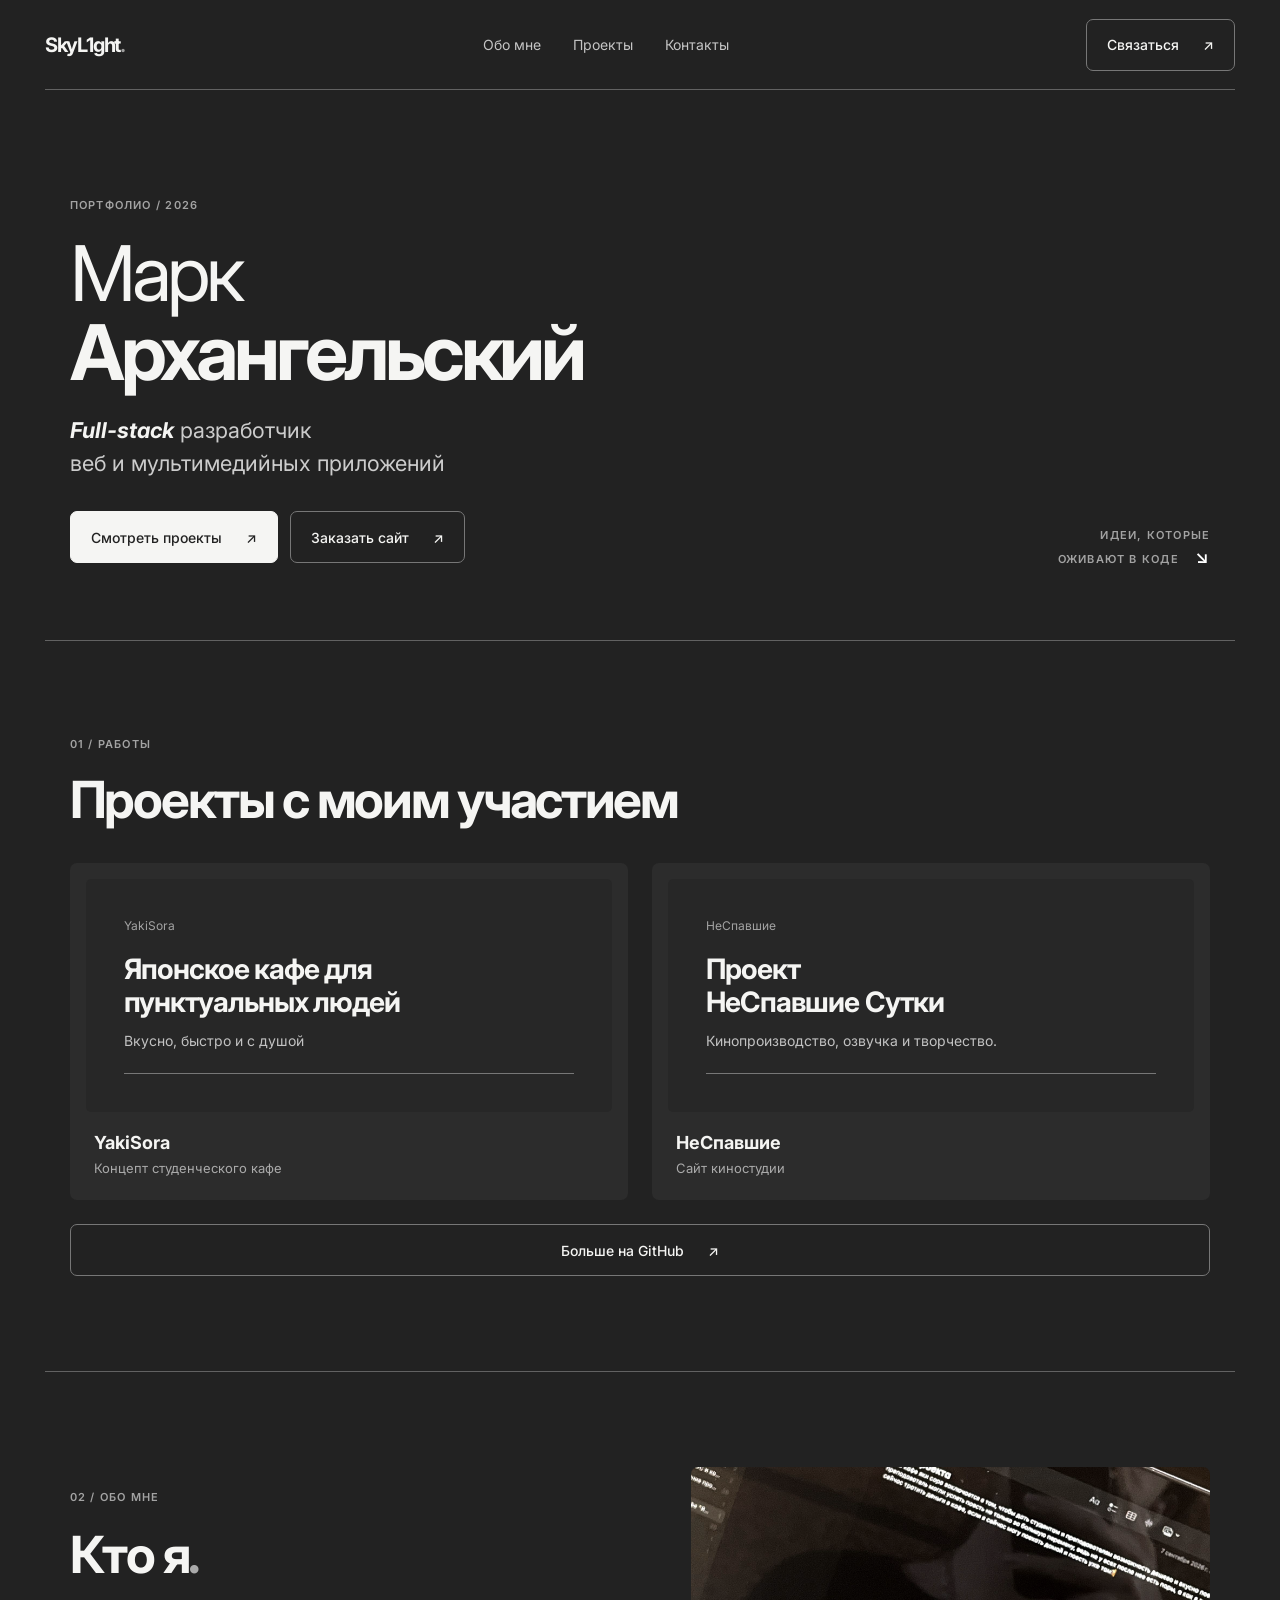
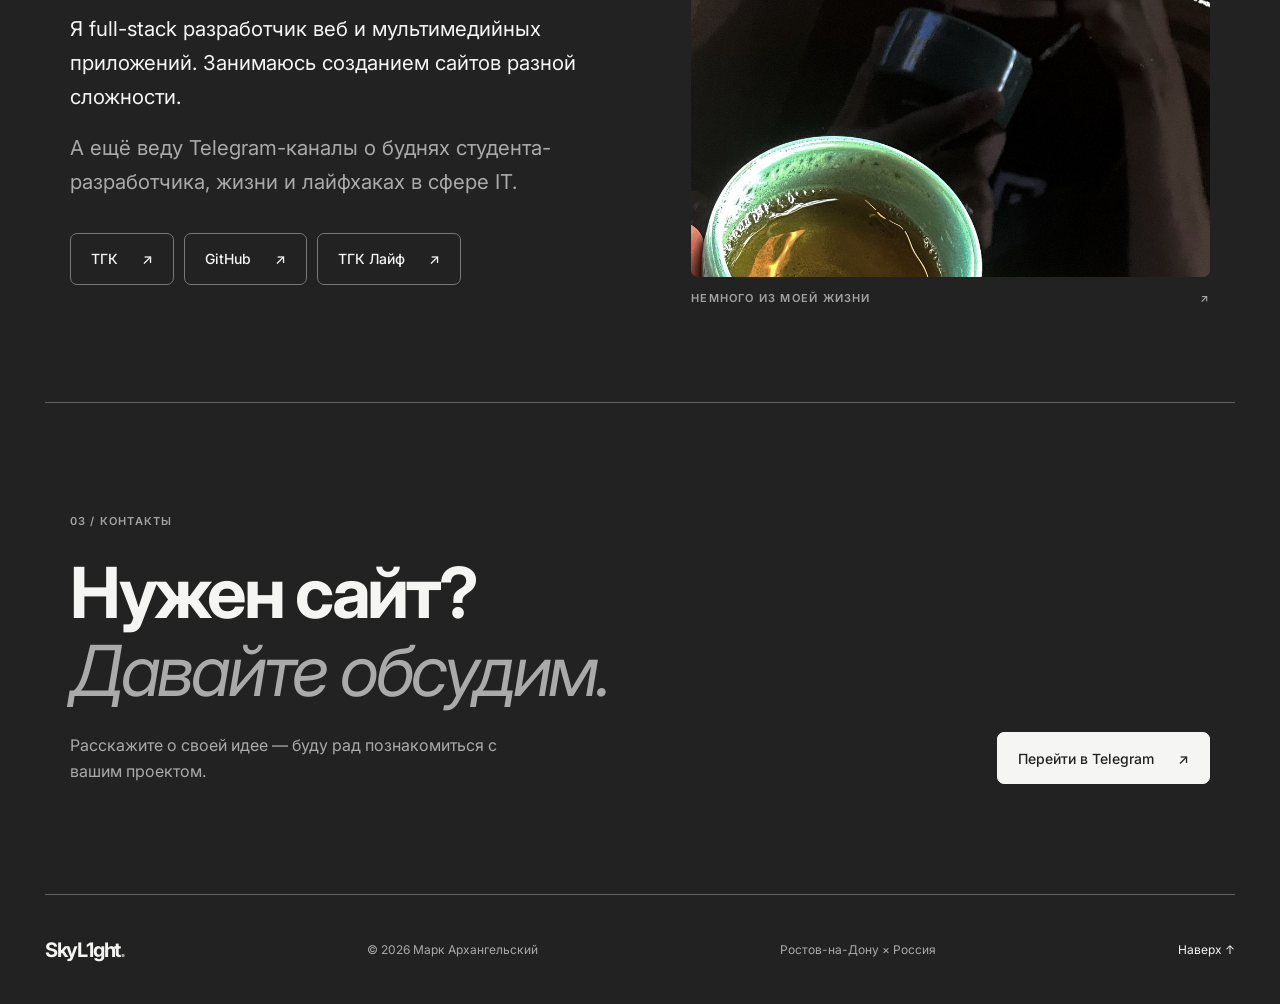
==== index.html @ ca0363ee "Add portfolio website" ====
<!DOCTYPE html>
<html lang="ru">
<head>
  <meta charset="UTF-8">
  <meta name="viewport" content="width=device-width, initial-scale=1.0">
  <meta name="description" content="Марк Архангельский — full-stack разработчик веб и мультимедийных приложений.">
  <title>Марк Архангельский — разработчик</title>
  <link rel="preconnect" href="https://fonts.googleapis.com">
  <link rel="preconnect" href="https://fonts.gstatic.com" crossorigin>
  <link href="https://fonts.googleapis.com/css2?family=Inter:ital,opsz,wght@0,14..32,400;0,14..32,500;0,14..32,600;0,14..32,700;1,14..32,400;1,14..32,600&display=swap" rel="stylesheet">
  <link rel="stylesheet" href="style.css">
</head>
<body>
  <header class="site-header">
    <a class="logo" href="#hero">SkyL1ght<span>.</span></a>
    <nav aria-label="Основная навигация">
      <a href="#about">Обо мне</a>
      <a href="#projects">Проекты</a>
      <a href="#contacts">Контакты</a>
    </nav>
    <a href="#contacts" class="secondary-button header-contact">Связаться <span aria-hidden="true">↗</span></a>
  </header>
  <main>
    <section id="hero" class="hero">
      <div class="hero-filling">
        <p class="eyebrow">ПОРТФОЛИО / 2026</p>
        <h1>Марк <br><strong>Архангельский</strong></h1>
        <p class="hero-description"><strong><i>Full-stack</i></strong> разработчик<br>веб и мультимедийных приложений</p>
        <div class="hero-buttons">
          <a href="#projects" class="primary-button">Смотреть проекты <span aria-hidden="true">↗</span></a>
          <a href="#contacts" class="secondary-button">Заказать сайт <span aria-hidden="true">↗</span></a>
        </div>
      </div>
      <p class="hero-note">ИДЕИ, КОТОРЫЕ<br>ОЖИВАЮТ В КОДЕ <span>↘</span></p>
    </section>
    <section id="projects" class="projects section">
      <p class="number">01 / РАБОТЫ</p>
      <h2>Проекты с моим участием</h2>
      <div class="project-card">
        <article class="project-card-filling">
          <div class="project-preview"><p>YakiSora</p><h3>Японское кафе для<br>пунктуальных людей</h3><p>Вкусно, быстро и с душой</p><hr></div>
          <div class="project-caption"><h3>YakiSora</h3><p>Концепт студенческого кафе</p></div>
        </article>
        <article class="project-card-filling">
          <div class="project-preview"><p>НеСпавшие</p><h3>Проект<br>НеСпавшие Сутки</h3><p>Кинопроизводство, озвучка и творчество.</p><hr></div>
          <div class="project-caption"><h3>НеСпавшие</h3><p>Сайт киностудии</p></div>
        </article>
      </div>
      <a href="https://github.com/Hekk1maru" class="secondary-button github-button">Больше на GitHub <span aria-hidden="true">↗</span></a>
    </section>
    <section id="about" class="about section">
      <div class="about-filling">
        <p class="number">02 / ОБО МНЕ</p>
        <h2>Кто я<span class="muted">.</span></h2>
        <p class="about-text">Я full-stack разработчик веб и мультимедийных приложений. Занимаюсь созданием сайтов разной сложности.</p>
        <p class="about-text muted">А ещё веду Telegram-каналы о буднях студента-разработчика, жизни и лайфхаках в сфере IT.</p>
        <div class="links">
          <a href="https://t.me/ArkhDev" class="secondary-button">ТГК <span aria-hidden="true">↗</span></a>
          <a href="https://github.com/Hekk1maru" class="secondary-button">GitHub <span aria-hidden="true">↗</span></a>
          <a href="https://t.me/LiveSoraaki" class="secondary-button">ТГК Лайф <span aria-hidden="true">↗</span></a>
        </div>
      </div>
      <figure class="about-image"><img src="photo.jpeg" alt="Рабочее место разработчика и чашка чая" loading="lazy"><figcaption>НЕМНОГО ИЗ МОЕЙ ЖИЗНИ <span>↗</span></figcaption></figure>
    </section>
    <section id="contacts" class="contacts section">
      <p class="number">03 / КОНТАКТЫ</p>
      <div class="contacts-content">
        <div><h2>Нужен сайт?<br><i>Давайте обсудим.</i></h2><p>Расскажите о своей идее — буду рад познакомиться с вашим проектом.</p></div>
        <a class="primary-button contact-button" href="https://t.me/ArkhDev">Перейти в Telegram <span aria-hidden="true">↗</span></a>
      </div>
    </section>
  </main>
  <footer class="site-footer">
    <a class="logo" href="#hero">SkyL1ght<span>.</span></a>
    <p>© 2026 Марк Архангельский</p>
    <p>Ростов-на-Дону × Россия</p>
    <a href="#hero" class="back-to-top">Наверх ↑</a>
  </footer>
</body>
</html>
---- style.css ----
* { box-sizing: border-box; margin: 0; padding: 0; }
html { scroll-behavior: smooth; scroll-padding-top: 100px; }
body { font-family: 'Inter', sans-serif; background: #222; color: #f5f5f3; }
a { color: inherit; text-decoration: none; }
a:focus-visible { outline: 2px solid #fff; outline-offset: 4px; }
.site-header, main, .site-footer { width: min(1440px, 93%); margin-inline: auto; }
.site-header { height: 90px; display: flex; align-items: center; justify-content: space-between; gap: 24px; position: sticky; top: 0; z-index: 10; background: #222; border-bottom: 1px solid #626262; }
.logo { font-size: 20px; font-weight: 700; letter-spacing: -.06em; }
.logo span { color: #9d9d9d; }
nav { display: flex; gap: 32px; color: #c5c5c5; font-size: 14px; }
nav a:hover, .logo:hover, .back-to-top:hover { color: #fff; opacity: .7; }
.primary-button, .secondary-button { display: inline-flex; align-items: center; justify-content: center; gap: 24px; min-height: 52px; padding: 14px 20px; border: 1px solid #777; border-radius: 7px; font-size: 14px; font-weight: 500; transition: background .2s, color .2s, border-color .2s; }
.primary-button { background: #f5f5f3; color: #222; border-color: #f5f5f3; }
.primary-button:hover { background: #d8d8d5; border-color: #d8d8d5; }
.secondary-button:hover { background: #f5f5f3; color: #222; border-color: #f5f5f3; }
.hero { min-height: 550px; padding: 100px 25px 70px; display: flex; align-items: center; justify-content: space-between; gap: 30px; }
.hero-filling { max-width: 850px; }
.eyebrow, .number, .hero-note, figcaption { color: #a3a3a3; font-size: 11px; font-weight: 600; letter-spacing: .11em; line-height: 1.5; }
.hero h1 { margin: 22px 0; font-size: clamp(44px, 6vw, 80px); line-height: 1.02; letter-spacing: -.055em; font-weight: 400; }
.hero h1 strong { font-weight: 700; }
.hero-description { color: #ccc; font-size: clamp(17px, 1.7vw, 22px); line-height: 1.5; }
.hero-description strong { color: #f5f5f3; }
.hero-buttons { display: flex; flex-wrap: wrap; gap: 12px; margin-top: 32px; }
.hero-note { align-self: flex-end; text-align: right; white-space: nowrap; }
.hero-note span { display: inline-block; margin-left: 12px; font-size: 18px; color: #fff; }
.section { border-top: 1px solid #626262; padding: 95px 25px; }
.section h2 { font-size: clamp(34px, 4vw, 54px); line-height: 1.1; letter-spacing: -.045em; }
.projects h2 { margin: 18px 0 36px; }
.project-card { display: grid; grid-template-columns: repeat(2, minmax(0, 1fr)); gap: 24px; }
.project-card-filling { background: #2c2c2c; border-radius: 7px; padding: 16px; }
.project-preview { min-height: 220px; display: flex; flex-direction: column; justify-content: center; background: #272727; border-radius: 5px; padding: clamp(24px, 3vw, 42px); }
.project-preview > p:first-child { font-size: 12px; color: #a3a3a3; margin-bottom: 18px; }
.project-preview h3 { font-size: clamp(22px, 2.2vw, 30px); line-height: 1.15; letter-spacing: -.035em; margin-bottom: 12px; }
.project-preview > p { font-size: 14px; color: #c2c2c2; line-height: 1.5; }
.project-preview hr { border: 0; border-top: 1px solid #777; margin-top: 22px; }
.project-caption { padding: 20px 8px 8px; }
.project-caption h3 { font-size: 18px; margin-bottom: 7px; }
.project-caption p { color: #aaa; font-size: 13px; }
.github-button { display: flex; width: 100%; margin-top: 24px; }
.about { display: grid; grid-template-columns: 1fr 1fr; gap: clamp(40px, 8vw, 120px); align-items: center; }
.about h2 { margin: 20px 0 30px; }
.about-text { max-width: 570px; font-size: clamp(17px, 1.6vw, 21px); line-height: 1.65; }
.about-text + .about-text { margin-top: 18px; }
.muted { color: #aaa; }
.links { display: flex; flex-wrap: wrap; gap: 10px; margin-top: 34px; }
.about-image { min-width: 0; }
.about-image img { display: block; width: 100%; height: 410px; object-fit: cover; object-position: center 48%; border-radius: 7px; filter: saturate(.7); }
.about-image figcaption { display: flex; justify-content: space-between; margin-top: 13px; }
.contacts { padding-block: 110px; }
.contacts-content { display: flex; align-items: end; justify-content: space-between; gap: 35px; margin-top: 25px; }
.contacts h2 { font-size: clamp(42px, 5.5vw, 76px); }
.contacts h2 i { color: #aaa; font-weight: 400; }
.contacts-content p { max-width: 440px; margin-top: 24px; color: #aaa; font-size: 16px; line-height: 1.6; }
.contact-button { flex-shrink: 0; }
.site-footer { min-height: 110px; border-top: 1px solid #626262; display: flex; align-items: center; justify-content: space-between; gap: 20px; color: #aaa; font-size: 12px; }
.site-footer .logo { color: #f5f5f3; }
.back-to-top { color: #f5f5f3; }
@media (max-width: 760px) {
  html { scroll-padding-top: 80px; }
  .site-header, main, .site-footer { width: min(100% - 32px, 1440px); }
  .site-header { height: 72px; gap: 12px; }
  .site-header nav { gap: 15px; font-size: 12px; }
  .header-contact { display: none; }
  .hero { min-height: 500px; padding: 80px 4px 55px; }
  .hero h1 { font-size: clamp(37px, 8vw, 60px); }
  .hero-note { display: none; }
  .section { padding: 72px 4px; }
  .project-card, .about { grid-template-columns: 1fr; }
  .project-card { gap: 14px; }
  .about { gap: 40px; }
  .about-image img { height: 360px; }
  .contacts-content { align-items: flex-start; flex-direction: column; }
  .site-footer { padding: 28px 4px; min-height: 0; display: grid; grid-template-columns: 1fr auto; }
  .site-footer .logo { grid-column: 1; }
  .site-footer p { grid-column: 1; }
  .back-to-top { grid-column: 2; grid-row: 1; }
}
@media (max-width: 380px) {
  .logo { font-size: 18px; }
  .site-header nav { gap: 10px; font-size: 11px; }
  .hero h1 { font-size: 34px; }
  .hero-buttons { align-items: stretch; flex-direction: column; }
  .about-image img { height: 300px; }
}
@media (prefers-reduced-motion: reduce) { html { scroll-behavior: auto; } *, *::before, *::after { transition-duration: .01ms !important; } }
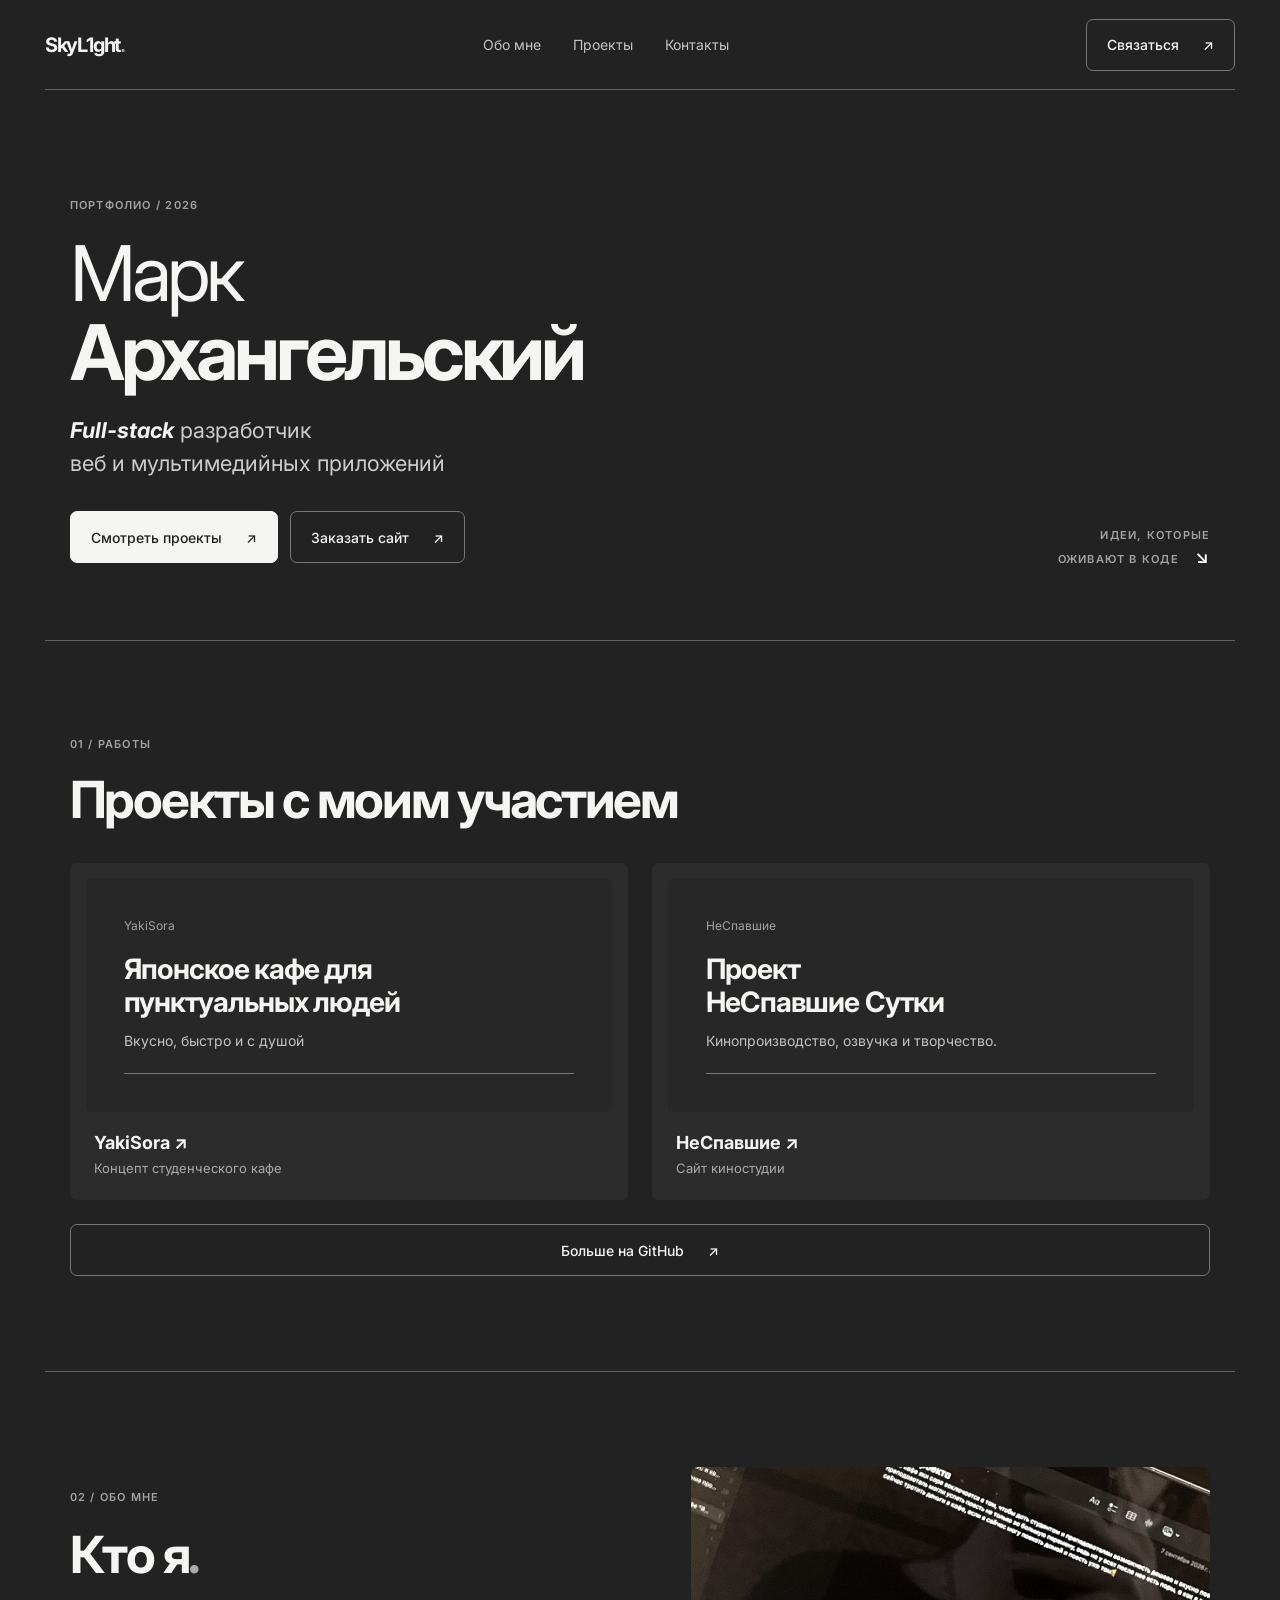
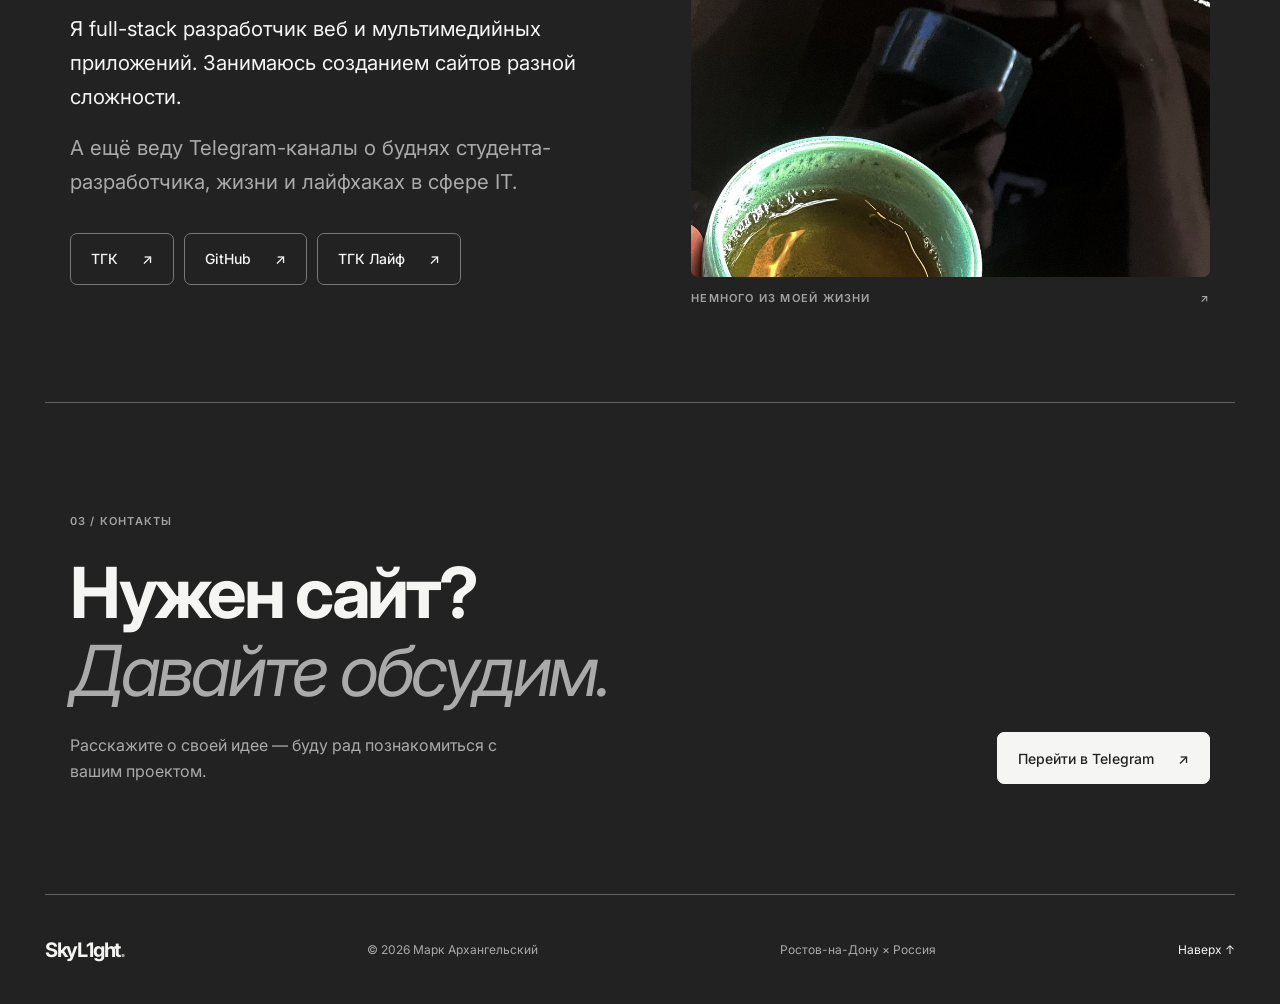
==== commit f3dfbffc: "Add portfolio projects" ====
--- a/index.html
+++ b/index.html
@@ -39,11 +39,11 @@
       <div class="project-card">
         <article class="project-card-filling">
           <div class="project-preview"><p>YakiSora</p><h3>Японское кафе для<br>пунктуальных людей</h3><p>Вкусно, быстро и с душой</p><hr></div>
-          <div class="project-caption"><h3>YakiSora</h3><p>Концепт студенческого кафе</p></div>
+          <div class="project-caption"><h3><a href="yaki.html">YakiSora ↗</a></h3><p>Концепт студенческого кафе</p></div>
         </article>
         <article class="project-card-filling">
           <div class="project-preview"><p>НеСпавшие</p><h3>Проект<br>НеСпавшие Сутки</h3><p>Кинопроизводство, озвучка и творчество.</p><hr></div>
-          <div class="project-caption"><h3>НеСпавшие</h3><p>Сайт киностудии</p></div>
+          <div class="project-caption"><h3><a href="nes.html">НеСпавшие ↗</a></h3><p>Сайт киностудии</p></div>
         </article>
       </div>
       <a href="https://github.com/Hekk1maru" class="secondary-button github-button">Больше на GitHub <span aria-hidden="true">↗</span></a>
